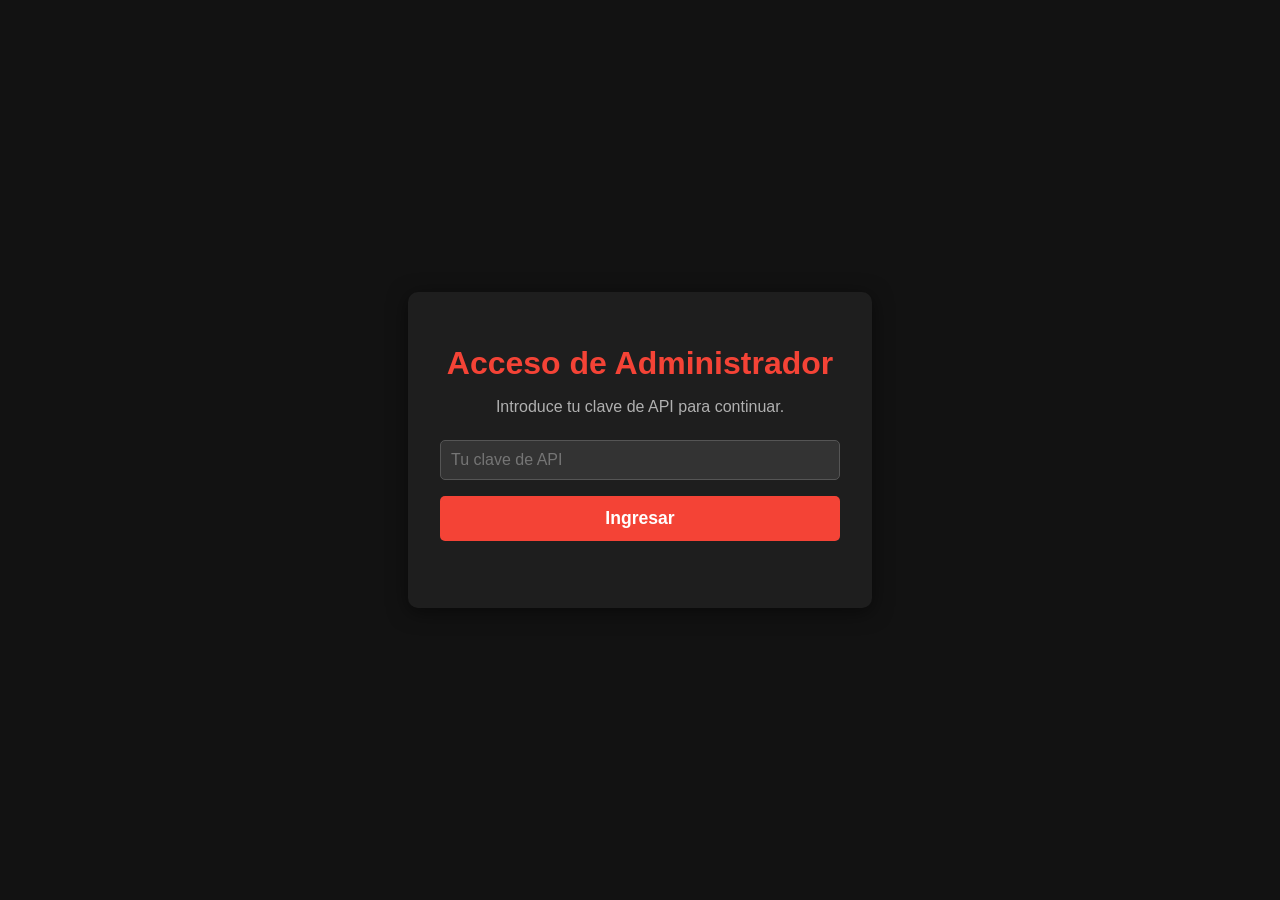
==== static/admin.html @ 659ce5bd "Initial commit: backend karaoke render" ====
<!DOCTYPE html>
<html lang="es">

<head>
    <meta charset="UTF-8">
    <meta name="viewport" content="width=device-width, initial-scale=1.0">
    <title>Admin - LA CANTA QUE RANA</title>
    <style>
        body {
            font-family: -apple-system, BlinkMacSystemFont, "Segoe UI", Roboto, Helvetica, Arial, sans-serif;
            display: flex;
            flex-direction: column;
            align-items: center;
            justify-content: center;
            height: 100vh;
            margin: 0;
            background-color: #121212;
            color: #e0e0e0;
            text-align: center;
            padding: 20px;
            box-sizing: border-box;
        }

        .container {
            background-color: #1e1e1e;
            padding: 2em;
            border-radius: 10px;
            box-shadow: 0 4px 20px rgba(0, 0, 0, 0.5);
            max-width: 400px;
            width: 100%;
        }

        h1 {
            color: #f44336;
            /* Color rojo para admin */
            margin-bottom: 0.5em;
        }

        p {
            color: #b0b0b0;
            margin-bottom: 1.5em;
        }

        input[type="password"] {
            width: calc(100% - 22px);
            padding: 10px;
            margin-bottom: 1em;
            border-radius: 5px;
            border: 1px solid #555;
            background-color: #333;
            color: #fff;
            font-size: 1em;
        }

        button {
            width: 100%;
            padding: 12px;
            background-color: #f44336;
            color: #ffffff;
            border: none;
            border-radius: 5px;
            cursor: pointer;
            font-size: 1.1em;
            font-weight: bold;
            transition: background-color 0.3s;
        }

        button:hover {
            background-color: #d32f2f;
        }

        button:disabled {
            background-color: #555;
            cursor: not-allowed;
        }

        #error-message {
            color: #ffcdd2;
            margin-top: 1em;
            min-height: 1.2em;
        }
    </style>
</head>

<body>
    <div class="container" id="admin-login-container">
        <h1>Acceso de Administrador</h1>
        <p>Introduce tu clave de API para continuar.</p>
        <form id="admin-login-form">
            <input type="password" id="api-key-input" placeholder="Tu clave de API" required autocomplete="off">
            <button type="submit" id="admin-login-button">Ingresar</button>
        </form>
        <div id="error-message"></div>
    </div>

    <script>
        const loginForm = document.getElementById('admin-login-form');
        const apiKeyInput = document.getElementById('api-key-input');
        const loginButton = document.getElementById('admin-login-button');
        const errorMessage = document.getElementById('error-message');

        async function handleAdminLogin(event) {
            event.preventDefault();
            const apiKey = apiKeyInput.value.trim();

            if (!apiKey) {
                errorMessage.textContent = 'Por favor, introduce la clave de API.';
                return;
            }

            loginButton.disabled = true;
            loginButton.textContent = 'Verificando...';
            errorMessage.textContent = '';

            try {
                // Usamos el nuevo endpoint de autenticación que registra auditoría
                const response = await fetch('/api/v1/auth/login', {
                    method: 'POST',
                    headers: { 'Content-Type': 'application/json' },
                    body: JSON.stringify({ api_key: apiKey })
                });

                const data = await response.json();

                if (response.status === 403 || !data.success) {
                    throw new Error(data.detail || 'Clave de API incorrecta o inválida.');
                }

                if (!response.ok) throw new Error('Error de autenticación en el servidor.');

                // Si la clave es correcta, la guardamos
                sessionStorage.setItem('adminApiKey', data.token);
                // Opcional: guardar descripción para mostrar "Bienvenido, DJ"
                sessionStorage.setItem('adminDesc', data.description);

                window.location.href = '/admin/dashboard';
            } catch (error) {
                errorMessage.textContent = error.message;
                loginButton.disabled = false;
                loginButton.textContent = 'Ingresar';
            }
        }

        loginForm.addEventListener('submit', handleAdminLogin);
    </script>
</body>

</html>
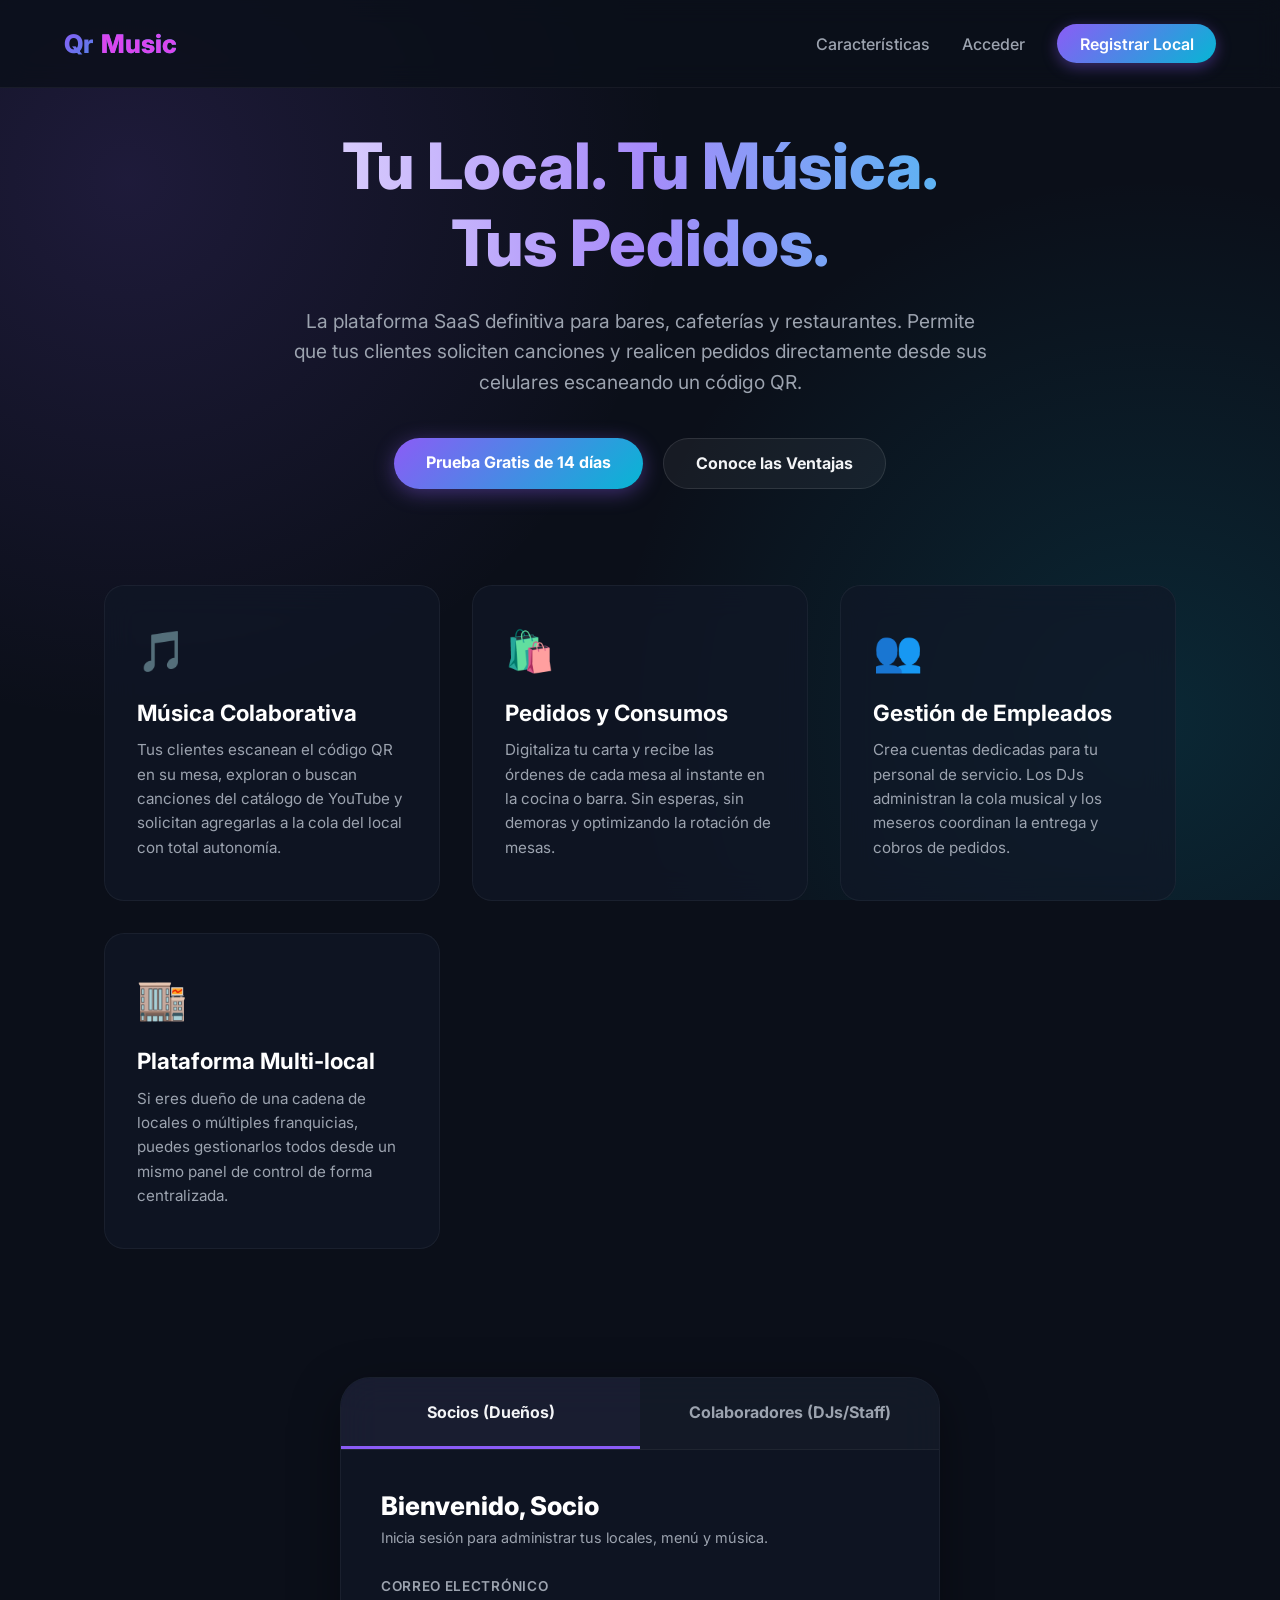
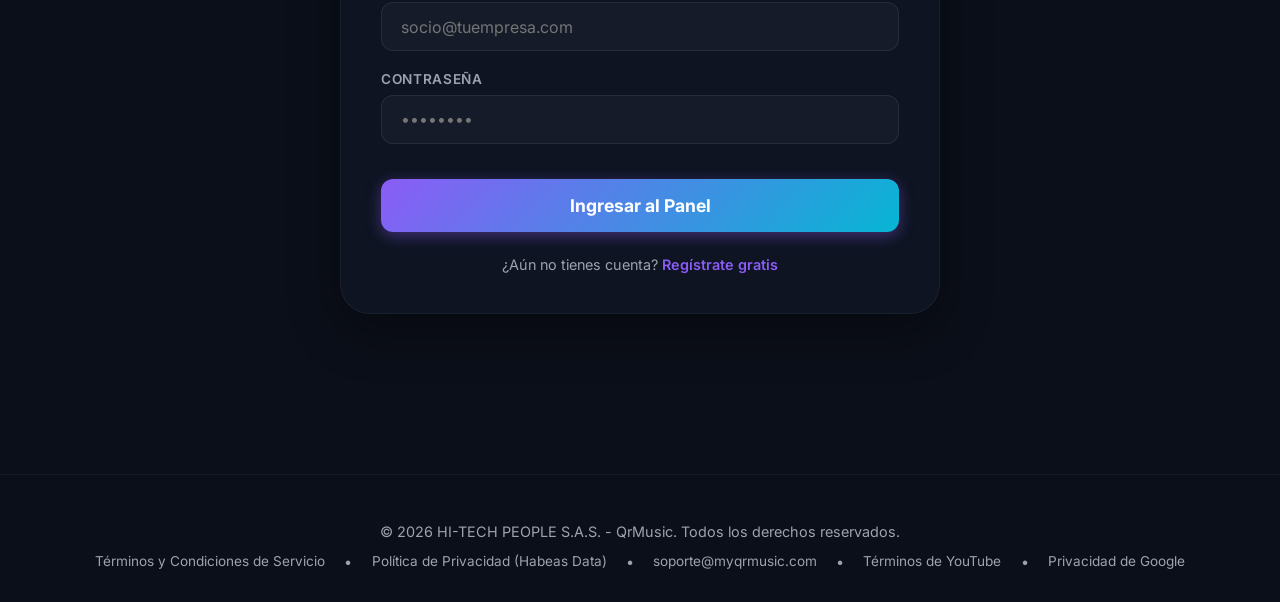
==== commit aec0f36f: "terminos y condiciones de uso y la política de privacidad." ====
--- a/static/admin.html
+++ b/static/admin.html
@@ -1,148 +1,737 @@
 <!DOCTYPE html>
 <html lang="es">
-
 <head>
     <meta charset="UTF-8">
     <meta name="viewport" content="width=device-width, initial-scale=1.0">
-    <title>Admin - LA CANTA QUE RANA</title>
+    <title>QrMusic SaaS - Controla la Música y Pedidos de tu Local</title>
+    <!-- Google Fonts: Inter -->
+    <link href="https://fonts.googleapis.com/css2?family=Inter:wght@300;400;500;600;700;800&display=swap" rel="stylesheet">
     <style>
+        :root {
+            --bg-base: #0b0f19;
+            --bg-card: rgba(17, 24, 39, 0.7);
+            --primary: #8b5cf6;
+            --primary-glow: rgba(139, 92, 246, 0.4);
+            --secondary: #06b6d4;
+            --secondary-glow: rgba(6, 182, 212, 0.4);
+            --text-main: #f3f4f6;
+            --text-muted: #9ca3af;
+            --accent: #d946ef;
+        }
+
+        * {
+            margin: 0;
+            padding: 0;
+            box-sizing: border-box;
+            font-family: 'Inter', sans-serif;
+            scroll-behavior: smooth;
+        }
+
         body {
-            font-family: -apple-system, BlinkMacSystemFont, "Segoe UI", Roboto, Helvetica, Arial, sans-serif;
+            background-color: var(--bg-base);
+            color: var(--text-main);
+            overflow-x: hidden;
+            background-image: 
+                radial-gradient(circle at 10% 20%, rgba(139, 92, 246, 0.15) 0%, transparent 40%),
+                radial-gradient(circle at 90% 80%, rgba(6, 182, 212, 0.15) 0%, transparent 40%);
+            background-attachment: fixed;
+        }
+
+        /* Navbar */
+        header {
+            width: 100%;
+            padding: 1.5rem 5%;
             display: flex;
-            flex-direction: column;
+            justify-content: space-between;
             align-items: center;
+            position: fixed;
+            top: 0;
+            z-index: 100;
+            backdrop-filter: blur(12px);
+            border-bottom: 1px solid rgba(255, 255, 255, 0.05);
+            background-color: rgba(11, 15, 25, 0.8);
+        }
+
+        .logo {
+            font-size: 1.6rem;
+            font-weight: 800;
+            background: linear-gradient(135deg, var(--primary), var(--secondary));
+            -webkit-background-clip: text;
+            -webkit-text-fill-color: transparent;
+            display: flex;
+            align-items: center;
+            gap: 8px;
+            text-decoration: none;
+        }
+
+        .logo span {
+            color: var(--accent);
+            -webkit-text-fill-color: var(--accent);
+        }
+
+        nav {
+            display: flex;
+            gap: 2rem;
+            align-items: center;
+        }
+
+        nav a {
+            color: var(--text-muted);
+            text-decoration: none;
+            font-weight: 500;
+            transition: color 0.3s, transform 0.3s;
+        }
+
+        nav a:hover {
+            color: var(--text-main);
+            transform: translateY(-1px);
+        }
+
+        .btn-nav-login {
+            background: linear-gradient(135deg, var(--primary), var(--secondary));
+            color: #fff;
+            padding: 0.6rem 1.4rem;
+            border-radius: 30px;
+            font-weight: 600;
+            box-shadow: 0 4px 15px var(--primary-glow);
+            transition: transform 0.3s, box-shadow 0.3s;
+        }
+
+        .btn-nav-login:hover {
+            transform: translateY(-2px);
+            box-shadow: 0 6px 20px rgba(139, 92, 246, 0.6);
+        }
+
+        /* Main Container */
+        main {
+            padding: 8rem 5% 4rem;
+            max-width: 1200px;
+            margin: 0 auto;
+        }
+
+        /* Hero Section */
+        .hero {
+            text-align: center;
+            margin-bottom: 6rem;
+            animation: fadeIn 1s ease-out;
+        }
+
+        .hero h1 {
+            font-size: 3rem;
+            font-weight: 800;
+            line-height: 1.2;
+            margin-bottom: 1.5rem;
+            background: linear-gradient(to right, #fff, #a78bfa, #22d3ee);
+            -webkit-background-clip: text;
+            -webkit-text-fill-color: transparent;
+        }
+
+        @media(min-width: 768px) {
+            .hero h1 {
+                font-size: 4rem;
+            }
+        }
+
+        .hero p {
+            font-size: 1.2rem;
+            color: var(--text-muted);
+            max-width: 700px;
+            margin: 0 auto 2.5rem;
+            line-height: 1.6;
+        }
+
+        .hero-buttons {
+            display: flex;
             justify-content: center;
-            height: 100vh;
-            margin: 0;
-            background-color: #121212;
-            color: #e0e0e0;
+            gap: 1.2rem;
+            flex-wrap: wrap;
+        }
+
+        .btn-primary {
+            background: linear-gradient(135deg, var(--primary), var(--secondary));
+            color: #fff;
+            padding: 0.9rem 2rem;
+            border-radius: 30px;
+            font-weight: 700;
+            text-decoration: none;
+            box-shadow: 0 4px 20px var(--primary-glow);
+            transition: transform 0.3s, box-shadow 0.3s;
+        }
+
+        .btn-primary:hover {
+            transform: translateY(-3px);
+            box-shadow: 0 8px 25px rgba(139, 92, 246, 0.7);
+        }
+
+        .btn-secondary {
+            background: rgba(255, 255, 255, 0.05);
+            color: var(--text-main);
+            padding: 0.9rem 2rem;
+            border-radius: 30px;
+            font-weight: 700;
+            text-decoration: none;
+            border: 1px solid rgba(255, 255, 255, 0.1);
+            transition: background 0.3s, transform 0.3s;
+        }
+
+        .btn-secondary:hover {
+            background: rgba(255, 255, 255, 0.1);
+            transform: translateY(-3px);
+        }
+
+        /* Features Section */
+        .features-grid {
+            display: grid;
+            grid-template-columns: repeat(auto-fit, minmax(280px, 1fr));
+            gap: 2rem;
+            margin-bottom: 8rem;
+        }
+
+        .feature-card {
+            background: var(--bg-card);
+            border: 1px solid rgba(255, 255, 255, 0.05);
+            padding: 2.5rem 2rem;
+            border-radius: 20px;
+            backdrop-filter: blur(16px);
+            transition: transform 0.3s, border-color 0.3s, box-shadow 0.3s;
+            position: relative;
+            overflow: hidden;
+        }
+
+        .feature-card::before {
+            content: '';
+            position: absolute;
+            top: 0;
+            left: 0;
+            width: 100%;
+            height: 100%;
+            background: linear-gradient(135deg, var(--primary-glow), transparent);
+            opacity: 0;
+            transition: opacity 0.3s;
+            pointer-events: none;
+        }
+
+        .feature-card:hover {
+            transform: translateY(-5px);
+            border-color: rgba(139, 92, 246, 0.3);
+            box-shadow: 0 10px 30px rgba(139, 92, 246, 0.1);
+        }
+
+        .feature-card:hover::before {
+            opacity: 1;
+        }
+
+        .feature-icon {
+            font-size: 2.5rem;
+            margin-bottom: 1.5rem;
+            display: inline-block;
+        }
+
+        .feature-card h3 {
+            font-size: 1.4rem;
+            font-weight: 700;
+            margin-bottom: 0.8rem;
+            color: #fff;
+        }
+
+        .feature-card p {
+            color: var(--text-muted);
+            line-height: 1.6;
+            font-size: 0.95rem;
+        }
+
+        /* Portal Acceso */
+        .portal-section {
+            background: var(--bg-card);
+            border: 1px solid rgba(255, 255, 255, 0.05);
+            border-radius: 30px;
+            max-width: 600px;
+            margin: 0 auto;
+            overflow: hidden;
+            box-shadow: 0 15px 50px rgba(0,0,0,0.4);
+            backdrop-filter: blur(20px);
+        }
+
+        .tabs-header {
+            display: flex;
+            background: rgba(255,255,255,0.02);
+            border-bottom: 1px solid rgba(255,255,255,0.05);
+        }
+
+        .tab-btn {
+            flex: 1;
+            padding: 1.5rem;
             text-align: center;
-            padding: 20px;
-            box-sizing: border-box;
-        }
-
-        .container {
-            background-color: #1e1e1e;
-            padding: 2em;
-            border-radius: 10px;
-            box-shadow: 0 4px 20px rgba(0, 0, 0, 0.5);
-            max-width: 400px;
+            background: transparent;
+            border: none;
+            color: var(--text-muted);
+            font-weight: 700;
+            font-size: 1rem;
+            cursor: pointer;
+            transition: all 0.3s;
+            border-bottom: 3px solid transparent;
+        }
+
+        .tab-btn.active {
+            color: var(--text-main);
+            border-bottom-color: var(--primary);
+            background: rgba(139, 92, 246, 0.05);
+        }
+
+        .tabs-content {
+            padding: 2.5rem;
+        }
+
+        .form-container {
+            display: none;
+            animation: fadeIn 0.5s ease-out;
+        }
+
+        .form-container.active {
+            display: block;
+        }
+
+        .form-container h2 {
+            margin-bottom: 0.5rem;
+            font-size: 1.6rem;
+            font-weight: 800;
+            color: #fff;
+        }
+
+        .form-container p.subtitle {
+            color: var(--text-muted);
+            margin-bottom: 2rem;
+            font-size: 0.9rem;
+        }
+
+        .form-group {
+            margin-bottom: 1.2rem;
+        }
+
+        .form-group label {
+            display: block;
+            margin-bottom: 0.5rem;
+            font-size: 0.85rem;
+            font-weight: 600;
+            color: var(--text-muted);
+            text-transform: uppercase;
+            letter-spacing: 0.05em;
+        }
+
+        .form-group input {
             width: 100%;
-        }
-
-        h1 {
-            color: #f44336;
-            /* Color rojo para admin */
-            margin-bottom: 0.5em;
-        }
-
-        p {
-            color: #b0b0b0;
-            margin-bottom: 1.5em;
-        }
-
-        input[type="password"] {
-            width: calc(100% - 22px);
-            padding: 10px;
-            margin-bottom: 1em;
-            border-radius: 5px;
-            border: 1px solid #555;
-            background-color: #333;
+            padding: 0.85rem 1.2rem;
+            border-radius: 12px;
+            background: rgba(255,255,255,0.03);
+            border: 1px solid rgba(255,255,255,0.08);
             color: #fff;
-            font-size: 1em;
-        }
-
-        button {
+            font-size: 1rem;
+            outline: none;
+            transition: all 0.3s;
+        }
+
+        .form-group input:focus {
+            border-color: var(--primary);
+            background: rgba(255,255,255,0.05);
+            box-shadow: 0 0 10px rgba(139, 92, 246, 0.25);
+        }
+
+        .btn-submit {
             width: 100%;
-            padding: 12px;
-            background-color: #f44336;
-            color: #ffffff;
+            padding: 1rem;
+            background: linear-gradient(135deg, var(--primary), var(--secondary));
+            color: #fff;
             border: none;
-            border-radius: 5px;
+            border-radius: 12px;
+            font-weight: 700;
+            font-size: 1.1rem;
             cursor: pointer;
-            font-size: 1.1em;
-            font-weight: bold;
-            transition: background-color 0.3s;
-        }
-
-        button:hover {
-            background-color: #d32f2f;
-        }
-
-        button:disabled {
-            background-color: #555;
-            cursor: not-allowed;
-        }
-
-        #error-message {
-            color: #ffcdd2;
-            margin-top: 1em;
-            min-height: 1.2em;
+            box-shadow: 0 4px 15px var(--primary-glow);
+            transition: all 0.3s;
+            margin-top: 1rem;
+        }
+
+        .btn-submit:hover {
+            transform: translateY(-2px);
+            box-shadow: 0 6px 20px rgba(139, 92, 246, 0.6);
+        }
+
+        .toggle-auth {
+            margin-top: 1.5rem;
+            text-align: center;
+            font-size: 0.9rem;
+            color: var(--text-muted);
+        }
+
+        .toggle-auth a {
+            color: var(--primary);
+            text-decoration: none;
+            font-weight: 600;
+        }
+
+        .toggle-auth a:hover {
+            text-decoration: underline;
+        }
+
+        .alert {
+            padding: 1rem;
+            border-radius: 12px;
+            margin-bottom: 1.5rem;
+            font-size: 0.9rem;
+            display: none;
+        }
+
+        .alert-error {
+            background: rgba(239, 68, 68, 0.1);
+            border: 1px solid rgba(239, 68, 68, 0.2);
+            color: #fca5a5;
+        }
+
+        .alert-success {
+            background: rgba(16, 185, 129, 0.1);
+            border: 1px solid rgba(16, 185, 129, 0.2);
+            color: #6ee7b7;
+        }
+
+        /* Animations */
+        @keyframes fadeIn {
+            from { opacity: 0; transform: translateY(10px); }
+            to { opacity: 1; transform: translateY(0); }
+        }
+
+        /* Footer */
+        footer {
+            margin-top: 6rem;
+            padding: 3rem 5% 2rem;
+            border-top: 1px solid rgba(255,255,255,0.05);
+            text-align: center;
+            color: var(--text-muted);
+            font-size: 0.9rem;
+        }
+
+        .footer-links {
+            margin-top: 0.8rem;
+            display: flex;
+            justify-content: center;
+            align-items: center;
+            gap: 1.2rem;
+            flex-wrap: wrap;
+        }
+
+        .footer-links a {
+            color: var(--text-muted);
+            text-decoration: none;
+            font-size: 0.85rem;
+            transition: color 0.2s;
+        }
+
+        .footer-links a:hover {
+            color: var(--primary);
+            text-decoration: underline;
         }
     </style>
 </head>
-
 <body>
-    <div class="container" id="admin-login-container">
-        <h1>Acceso de Administrador</h1>
-        <p>Introduce tu clave de API para continuar.</p>
-        <form id="admin-login-form">
-            <input type="password" id="api-key-input" placeholder="Tu clave de API" required autocomplete="off">
-            <button type="submit" id="admin-login-button">Ingresar</button>
-        </form>
-        <div id="error-message"></div>
-    </div>
+
+    <!-- Header / Navbar -->
+    <header>
+        <a href="#" class="logo">Qr<span>Music</span></a>
+        <nav>
+            <a href="#features">Características</a>
+            <a href="#portal">Acceder</a>
+            <a href="#portal" class="btn-nav-login">Registrar Local</a>
+        </nav>
+    </header>
+
+    <!-- Main -->
+    <main>
+
+        <!-- Hero Section -->
+        <section class="hero">
+            <h1>Tu Local. Tu Música.<br>Tus Pedidos.</h1>
+            <p>La plataforma SaaS definitiva para bares, cafeterías y restaurantes. Permite que tus clientes soliciten canciones y realicen pedidos directamente desde sus celulares escaneando un código QR.</p>
+            <div class="hero-buttons">
+                <a href="#portal" class="btn-primary" onclick="switchForm('owner-register')">Prueba Gratis de 14 días</a>
+                <a href="#features" class="btn-secondary">Conoce las Ventajas</a>
+            </div>
+        </section>
+
+        <!-- Features Grid -->
+        <section id="features" class="features-grid">
+            <div class="feature-card">
+                <span class="feature-icon">🎵</span>
+                <h3>Música Colaborativa</h3>
+                <p>Tus clientes escanean el código QR en su mesa, exploran o buscan canciones del catálogo de YouTube y solicitan agregarlas a la cola del local con total autonomía.</p>
+            </div>
+            <div class="feature-card">
+                <span class="feature-icon">🛍️</span>
+                <h3>Pedidos y Consumos</h3>
+                <p>Digitaliza tu carta y recibe las órdenes de cada mesa al instante en la cocina o barra. Sin esperas, sin demoras y optimizando la rotación de mesas.</p>
+            </div>
+            <div class="feature-card">
+                <span class="feature-icon">👥</span>
+                <h3>Gestión de Empleados</h3>
+                <p>Crea cuentas dedicadas para tu personal de servicio. Los DJs administran la cola musical y los meseros coordinan la entrega y cobros de pedidos.</p>
+            </div>
+            <div class="feature-card">
+                <span class="feature-icon">🏬</span>
+                <h3>Plataforma Multi-local</h3>
+                <p>Si eres dueño de una cadena de locales o múltiples franquicias, puedes gestionarlos todos desde un mismo panel de control de forma centralizada.</p>
+            </div>
+        </section>
+
+        <!-- Portal Acceso (SaaS Tabs) -->
+        <section id="portal" class="portal-section">
+            <div class="tabs-header">
+                <button class="tab-btn active" id="tab-owner" onclick="switchTab('owner')">Socios (Dueños)</button>
+                <button class="tab-btn" id="tab-employee" onclick="switchTab('employee')">Colaboradores (DJs/Staff)</button>
+            </div>
+
+            <div class="tabs-content">
+                <div id="alert-box" class="alert"></div>
+
+                <!-- Form 1: Owner Login -->
+                <div id="owner-login-container" class="form-container active">
+                    <h2>Bienvenido, Socio</h2>
+                    <p class="subtitle">Inicia sesión para administrar tus locales, menú y música.</p>
+                    <form id="owner-login-form" onsubmit="handleOwnerLogin(event)">
+                        <div class="form-group">
+                            <label for="owner-email">Correo Electrónico</label>
+                            <input type="email" id="owner-email" required placeholder="socio@tuempresa.com">
+                        </div>
+                        <div class="form-group">
+                            <label for="owner-password">Contraseña</label>
+                            <input type="password" id="owner-password" required placeholder="••••••••">
+                        </div>
+                        <button type="submit" class="btn-submit">Ingresar al Panel</button>
+                        <div class="toggle-auth">
+                            ¿Aún no tienes cuenta? <a href="#" onclick="switchForm('owner-register')">Regístrate gratis</a>
+                        </div>
+                    </form>
+                </div>
+
+                <!-- Form 2: Owner Register -->
+                <div id="owner-register-container" class="form-container">
+                    <h2>Registra tu Local en QrMusic</h2>
+                    <p class="subtitle">Comienza gratis por 14 días. No requiere tarjeta de crédito.</p>
+                    <form id="owner-register-form" onsubmit="handleOwnerRegister(event)">
+                        <div class="form-group">
+                            <label for="reg-name">Nombre Completo</label>
+                            <input type="text" id="reg-name" required placeholder="Tu Nombre">
+                        </div>
+                        <div class="form-group">
+                            <label for="reg-email">Correo Electrónico</label>
+                            <input type="email" id="reg-email" required placeholder="socio@tuempresa.com">
+                        </div>
+                        <div class="form-group">
+                            <label for="reg-phone">Celular / Teléfono</label>
+                            <input type="text" id="reg-phone" placeholder="+57 300 123 4567">
+                        </div>
+                        <div class="form-group">
+                            <label for="reg-password">Contraseña</label>
+                            <input type="password" id="reg-password" required placeholder="Mínimo 6 caracteres">
+                        </div>
+                        <button type="submit" class="btn-submit">Crear Mi Cuenta</button>
+                        <div class="toggle-auth">
+                            ¿Ya tienes una cuenta registrada? <a href="#" onclick="switchForm('owner-login')">Inicia sesión</a>
+                        </div>
+                    </form>
+                </div>
+
+                <!-- Form 3: Employee Login -->
+                <div id="employee-login-container" class="form-container">
+                    <h2>Ingreso de Colaboradores</h2>
+                    <p class="subtitle">Acceso para meseros, DJs y administradores de local.</p>
+                    <form id="employee-login-form" onsubmit="handleEmployeeLogin(event)">
+                        <div class="form-group">
+                            <label for="emp-email">Correo de Colaborador</label>
+                            <input type="email" id="emp-email" required placeholder="colaborador@local.com">
+                        </div>
+                        <div class="form-group">
+                            <label for="emp-password">Contraseña</label>
+                            <input type="password" id="emp-password" required placeholder="••••••••">
+                        </div>
+                        <button type="submit" class="btn-submit">Ingresar a Trabajar</button>
+                    </form>
+                </div>
+            </div>
+        </section>
+
+    </main>
+
+    <!-- Footer -->
+    <footer>
+        <p>&copy; 2026 HI-TECH PEOPLE S.A.S. - QrMusic. Todos los derechos reservados.</p>
+        <div class="footer-links">
+            <a href="/terminos" target="_blank">Términos y Condiciones de Servicio</a>
+            <span>•</span>
+            <a href="/privacidad" target="_blank">Política de Privacidad (Habeas Data)</a>
+            <span>•</span>
+            <a href="mailto:soporte@myqrmusic.com">soporte@myqrmusic.com</a>
+            <span>•</span>
+            <a href="https://www.youtube.com/t/terms" target="_blank" rel="noopener noreferrer">Términos de YouTube</a>
+            <span>•</span>
+            <a href="https://policies.google.com/privacy" target="_blank" rel="noopener noreferrer">Privacidad de Google</a>
+        </div>
+    </footer>
 
     <script>
-        const loginForm = document.getElementById('admin-login-form');
-        const apiKeyInput = document.getElementById('api-key-input');
-        const loginButton = document.getElementById('admin-login-button');
-        const errorMessage = document.getElementById('error-message');
-
-        async function handleAdminLogin(event) {
+        const alertBox = document.getElementById('alert-box');
+
+        function showAlert(message, type = 'error') {
+            alertBox.style.display = 'block';
+            alertBox.className = `alert alert-${type}`;
+            alertBox.textContent = message;
+        }
+
+        function clearAlert() {
+            alertBox.style.display = 'none';
+        }
+
+        function switchTab(role) {
+            clearAlert();
+            document.querySelectorAll('.tab-btn').forEach(btn => btn.classList.remove('active'));
+            document.querySelectorAll('.form-container').forEach(c => c.classList.remove('active'));
+
+            if (role === 'owner') {
+                document.getElementById('tab-owner').classList.add('active');
+                document.getElementById('owner-login-container').classList.add('active');
+            } else if (role === 'employee') {
+                document.getElementById('tab-employee').classList.add('active');
+                document.getElementById('employee-login-container').classList.add('active');
+            }
+        }
+
+        function switchForm(formId) {
+            clearAlert();
+            document.querySelectorAll('.form-container').forEach(c => c.classList.remove('active'));
+            if (formId === 'owner-register') {
+                document.getElementById('owner-register-container').classList.add('active');
+            } else if (formId === 'owner-login') {
+                document.getElementById('owner-login-container').classList.add('active');
+            }
+        }
+
+        async function handleOwnerRegister(event) {
             event.preventDefault();
-            const apiKey = apiKeyInput.value.trim();
-
-            if (!apiKey) {
-                errorMessage.textContent = 'Por favor, introduce la clave de API.';
-                return;
-            }
-
-            loginButton.disabled = true;
-            loginButton.textContent = 'Verificando...';
-            errorMessage.textContent = '';
+            clearAlert();
+
+            const nombre = document.getElementById('reg-name').value.trim();
+            const email = document.getElementById('reg-email').value.trim();
+            const telefono = document.getElementById('reg-phone').value.trim();
+            const password = document.getElementById('reg-password').value;
 
             try {
-                // Usamos el nuevo endpoint de autenticación que registra auditoría
-                const response = await fetch('/api/v1/auth/login', {
+                const response = await fetch('/api/v1/saas/auth/register', {
                     method: 'POST',
                     headers: { 'Content-Type': 'application/json' },
-                    body: JSON.stringify({ api_key: apiKey })
+                    body: JSON.stringify({ nombre, email, telefono, password })
                 });
 
                 const data = await response.json();
-
-                if (response.status === 403 || !data.success) {
-                    throw new Error(data.detail || 'Clave de API incorrecta o inválida.');
+                if (!response.ok) {
+                    throw new Error(data.detail || 'Error al crear la cuenta. Intente nuevamente.');
                 }
 
-                if (!response.ok) throw new Error('Error de autenticación en el servidor.');
-
-                // Si la clave es correcta, la guardamos
-                sessionStorage.setItem('adminApiKey', data.token);
-                // Opcional: guardar descripción para mostrar "Bienvenido, DJ"
-                sessionStorage.setItem('adminDesc', data.description);
-
-                window.location.href = '/admin/dashboard';
+                showAlert('¡Registro exitoso! Iniciando sesión...', 'success');
+                
+                // Automáticamente iniciar sesión después de registrarse
+                setTimeout(() => {
+                    document.getElementById('owner-email').value = email;
+                    document.getElementById('owner-password').value = password;
+                    switchForm('owner-login');
+                }, 1500);
+
             } catch (error) {
-                errorMessage.textContent = error.message;
-                loginButton.disabled = false;
-                loginButton.textContent = 'Ingresar';
+                showAlert(error.message, 'error');
             }
         }
 
-        loginForm.addEventListener('submit', handleAdminLogin);
+        async function handleOwnerLogin(event) {
+            event.preventDefault();
+            clearAlert();
+
+            const email = document.getElementById('owner-email').value.trim();
+            const password = document.getElementById('owner-password').value;
+
+            try {
+                const response = await fetch('/api/v1/saas/auth/login', {
+                    method: 'POST',
+                    headers: { 'Content-Type': 'application/json' },
+                    body: JSON.stringify({ email, password })
+                });
+
+                const data = await response.json();
+                if (!response.ok) {
+                    throw new Error(data.detail || 'Error de inicio de sesión.');
+                }
+
+                // Guardar token e info en sessionStorage
+                sessionStorage.setItem('token', data.access_token);
+                sessionStorage.setItem('adminApiKey', data.access_token); // Retrocompatibilidad para el panel original
+                sessionStorage.setItem('role', data.role);
+                sessionStorage.setItem('email', data.email);
+                sessionStorage.setItem('name', data.name);
+                sessionStorage.setItem('localSlugs', JSON.stringify(data.local_slugs || []));
+                sessionStorage.setItem('local_ids', JSON.stringify(data.local_ids || []));
+                sessionStorage.setItem('modulos_permitidos', JSON.stringify(data.modulos_permitidos || []));
+                if (data.local_ids && data.local_ids.length > 0) {
+                    sessionStorage.setItem('active_local_id', data.local_ids[0]);
+                }
+
+                showAlert('Acceso concedido. Redirigiendo...', 'success');
+
+                setTimeout(() => {
+                    window.location.href = '/admin/dashboard';
+                }, 1000);
+
+            } catch (error) {
+                showAlert(error.message, 'error');
+            }
+        }
+
+        async function handleEmployeeLogin(event) {
+            event.preventDefault();
+            clearAlert();
+
+            const email = document.getElementById('emp-email').value.trim();
+            const password = document.getElementById('emp-password').value;
+
+            try {
+                const response = await fetch('/api/v1/saas/auth/employee/login', {
+                    method: 'POST',
+                    headers: { 'Content-Type': 'application/json' },
+                    body: JSON.stringify({ email, password })
+                });
+
+                const data = await response.json();
+                if (!response.ok) {
+                    throw new Error(data.detail || 'Error de inicio de sesión.');
+                }
+
+                // Guardar token e info en sessionStorage
+                sessionStorage.setItem('token', data.access_token);
+                sessionStorage.setItem('adminApiKey', data.access_token); // Retrocompatibilidad para el panel original
+                sessionStorage.setItem('role', data.role);
+                sessionStorage.setItem('email', data.email);
+                sessionStorage.setItem('name', data.name);
+                sessionStorage.setItem('localSlugs', JSON.stringify(data.local_slugs || []));
+                sessionStorage.setItem('local_ids', JSON.stringify(data.local_ids || []));
+                sessionStorage.setItem('modulos_permitidos', JSON.stringify(data.modulos_permitidos || []));
+                if (data.local_ids && data.local_ids.length > 0) {
+                    sessionStorage.setItem('active_local_id', data.local_ids[0]);
+                }
+
+                showAlert('Acceso concedido. Iniciando turno...', 'success');
+
+                setTimeout(() => {
+                    window.location.href = '/admin/dashboard';
+                }, 1000);
+
+            } catch (error) {
+                showAlert(error.message, 'error');
+            }
+        }
     </script>
 </body>
-
 </html>
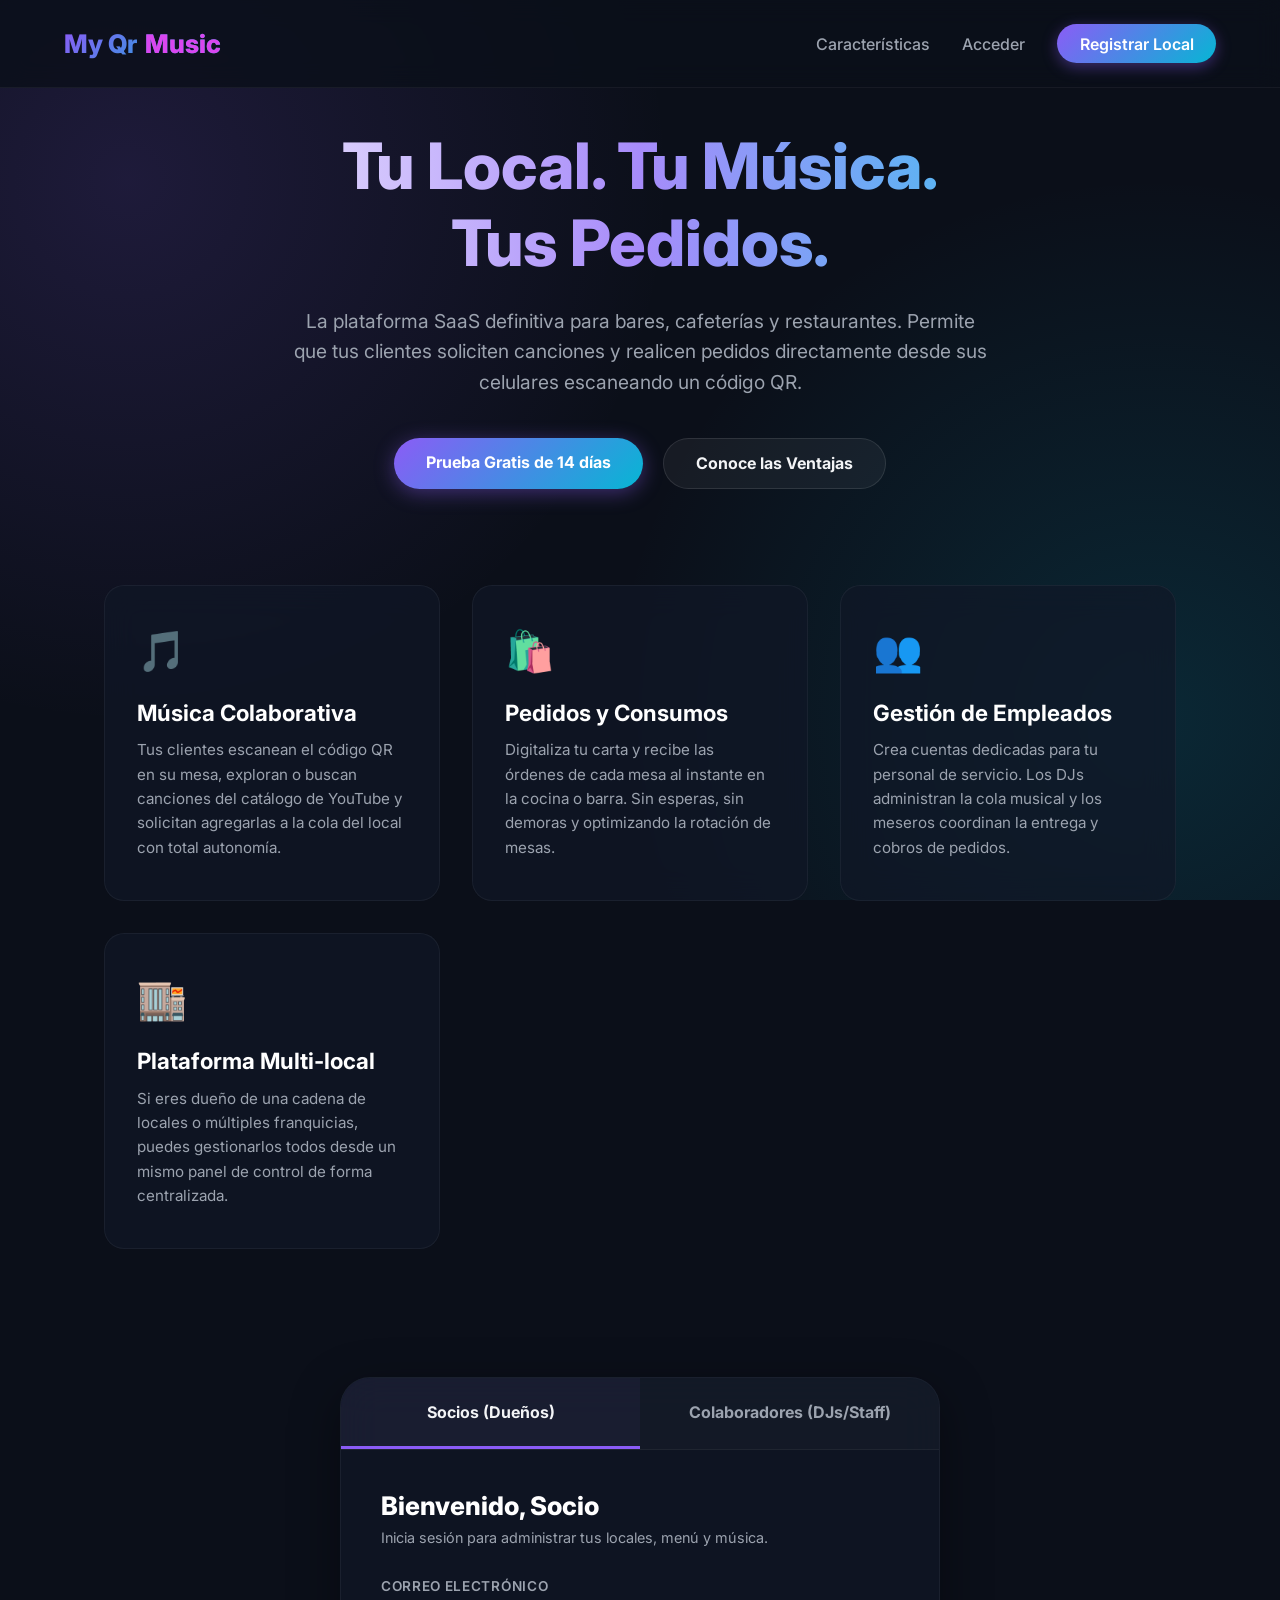
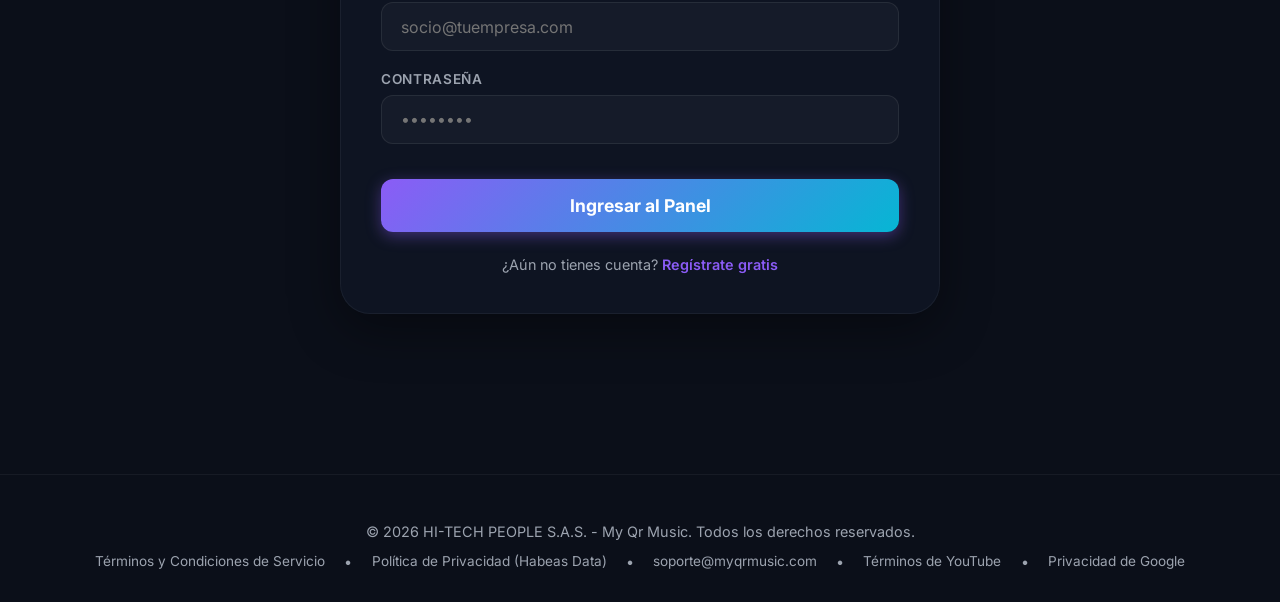
==== commit 445a1414: "correciones mesas administacion app busqueda y categoria player ajustes de oculatr paneles sonando a" ====
--- a/static/admin.html
+++ b/static/admin.html
@@ -3,7 +3,7 @@
 <head>
     <meta charset="UTF-8">
     <meta name="viewport" content="width=device-width, initial-scale=1.0">
-    <title>QrMusic SaaS - Controla la Música y Pedidos de tu Local</title>
+    <title>My Qr Music SaaS - Controla la Música y Pedidos de tu Local</title>
     <!-- Google Fonts: Inter -->
     <link href="https://fonts.googleapis.com/css2?family=Inter:wght@300;400;500;600;700;800&display=swap" rel="stylesheet">
     <style>
@@ -435,7 +435,7 @@
 
     <!-- Header / Navbar -->
     <header>
-        <a href="#" class="logo">Qr<span>Music</span></a>
+        <a href="#" class="logo">My Qr<span>Music</span></a>
         <nav>
             <a href="#features">Características</a>
             <a href="#portal">Acceder</a>
@@ -512,7 +512,7 @@
 
                 <!-- Form 2: Owner Register -->
                 <div id="owner-register-container" class="form-container">
-                    <h2>Registra tu Local en QrMusic</h2>
+                    <h2>Registra tu Local en My Qr Music</h2>
                     <p class="subtitle">Comienza gratis por 14 días. No requiere tarjeta de crédito.</p>
                     <form id="owner-register-form" onsubmit="handleOwnerRegister(event)">
                         <div class="form-group">
@@ -561,7 +561,7 @@
 
     <!-- Footer -->
     <footer>
-        <p>&copy; 2026 HI-TECH PEOPLE S.A.S. - QrMusic. Todos los derechos reservados.</p>
+        <p>&copy; 2026 HI-TECH PEOPLE S.A.S. - My Qr Music. Todos los derechos reservados.</p>
         <div class="footer-links">
             <a href="/terminos" target="_blank">Términos y Condiciones de Servicio</a>
             <span>•</span>
